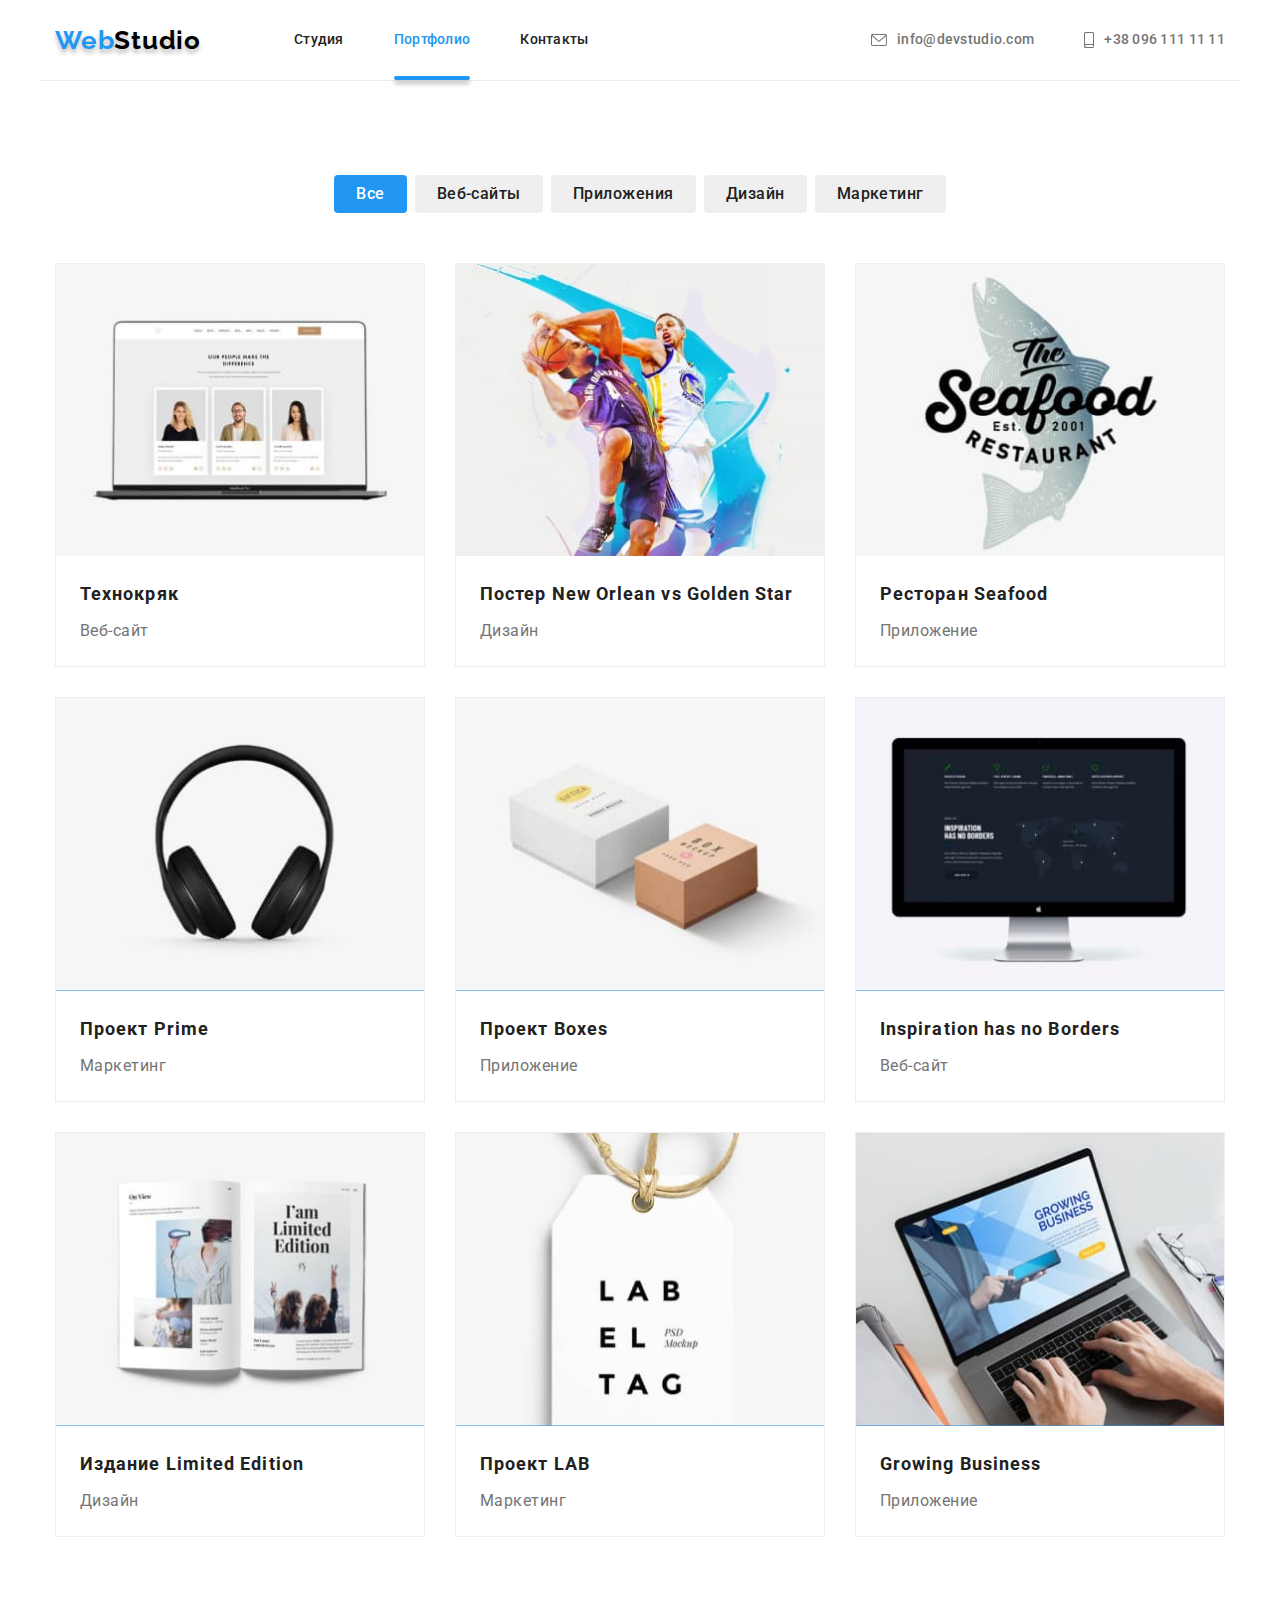
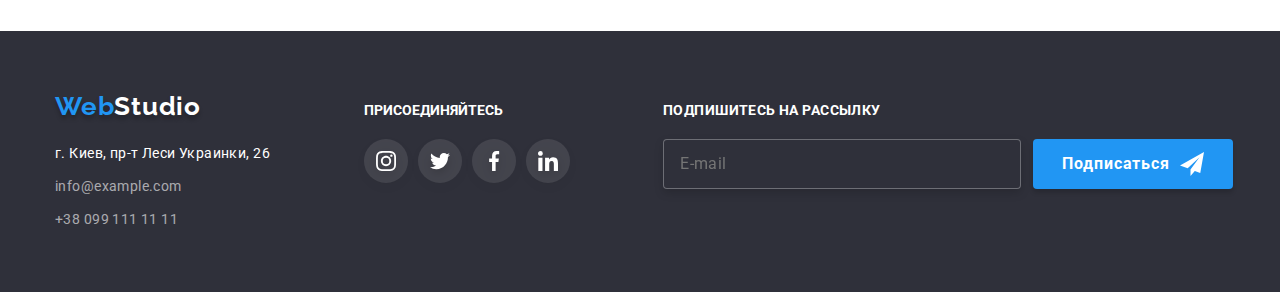
==== portfolio.html @ 1b5d1bd7 "Initial commit" ====
<!DOCTYPE html>
<html lang="ru">
	<head>
		<meta charset="UTF-8" />
		<meta http-equiv="X-UA-Compatible" content="IE=edge" />
		<meta name="viewport" content="width=device-width, initial-scale=1.0" />
		<title>Portfolio</title>
		<!-- fonts-start-->
		<link rel="preconnect" href="https://fonts.googleapis.com" />
		<link rel="preconnect" href="https://fonts.gstatic.com" crossorigin />
		<link
			href="https://fonts.googleapis.com/css2?family=Raleway:wght@700&family=Roboto:wght@400;500;700;900&display=swap"
			rel="stylesheet"
		/>
		<!-- fonts-end-->
		<!-- normalize -->
		<link
			rel="stylesheet"
			href="https://cdnjs.cloudflare.com/ajax/libs/modern-normalize/1.1.0/modern-normalize.min.css"
		/>
		<!-- costum-styles-start -->
		<link rel="stylesheet" href="./css/styles.css" />
		<!-- costum-styles-end -->
	</head>
	<body>
		<!-- header-->
		<header>
			<div class="container header-container">
				<a class="header-logo" href="./index.html" lang="en">
					Web
					<span class="logo">Studio</span>
				</a>
				<nav class="header-nav">
					<ul class="header list">
						<li class="header-list">
							<a class="header-link link" href="./index.html">Студия</a>
						</li>
						<li class="header-list">
							<a class="header-link link current" href="./portfolio.html">Портфолио</a>
						</li>
						<li class="header-list">
							<a class="header-link link" href="">Контакты</a>
						</li>
					</ul>
				</nav>

				<!--contact-->
				<ul class="list">
					<li class="contact-item">
						<a class="contact-link link" href="mailto:info@devstudio.com">
							<svg class="link-icon" width="16" height="12">
								<use href="./images/icons.svg#icon-envelope"></use>
							</svg>
							info@devstudio.com
						</a>
					</li>
					<li class="contact-item">
						<a class="contact-link link" href="tel:+380961111111">
							<svg class="link-icon" width="10" height="16">
								<use href="./images/icons.svg#icon-smartphone"></use>
							</svg>
							+38 096 111 11 11
						</a>
					</li>
				</ul>
			</div>
		</header>
		<main>
			<!-- portfolio -->
			<section class="portfolio padding">
				<div class="container">
					<h1 hidden>Портфолио</h1>
					<ul class="list btn">
						<li><button type="button" class="portfolio-button current">Все</button></li>
						<li><button type="button" class="portfolio-button">Веб-сайты</button></li>
						<li><button type="button" class="portfolio-button">Приложения</button></li>
						<li><button type="button" class="portfolio-button">Дизайн</button></li>
						<li><button type="button" class="portfolio-button">Маркетинг</button></li>
					</ul>
					<ul class="list examples">
						<li class="example">
							<a href="" class="link">
								<div class="card-info"><img src="./images/portfolio/Tehnocryak.jpg" alt="Веб-сайт" /><p class="work-name-txt">
										Ресурс предлагает комплексные предложения с разным уровнем функционала и сервисов. Все это позволит посетителю получить исчерпывающие сведения о компании или частном лице.
									</p></div>
								<div class="desc">
									<h2 class="title-name">Технокряк</h2>
									<p class="work-name">Веб-сайт</p>
									
								</div>
							</a>
						</li>
						<li class="example">
							<a href="" class="link">
								<div class="card-info"><img src="./images/portfolio/Orlean-Golden.jpg" alt="Дизайн" /><p class="work-name-txt">
										Ресурс предлагает комплексные предложения с разным уровнем функционала и сервисов. Все это позволит посетителю получить исчерпывающие сведения о компании или частном лице.
									</p></div>
								<div class="desc">
									<h2 class="title-name">Постер New Orlean vs Golden Star</h2>
									<p class="work-name">Дизайн</p>
								</div>
							</a>
						</li>
						<li class="example">
							<a href="" class="link">
								<div class="card-info">
								<img src="./images/portfolio/Seafood.jpg" alt="Приложение" />
								<p class="work-name-txt">
										Ресурс предлагает комплексные предложения с разным уровнем функционала и сервисов. Все это позволит посетителю получить исчерпывающие сведения о компании или частном лице.
									</p></div>
								<div class="desc">
									<h2 class="title-name">Ресторан Seafood</h2>
									<p class="work-name">Приложение</p>
								</div>
							</a>
						</li>
						<li class="example">
							<a href="" class="link">
								<div class="card-info">
								<img src="./images/portfolio/Prime.jpg" alt="Маркетинг" />
								<p class="work-name-txt">
										Ресурс предлагает комплексные предложения с разным уровнем функционала и сервисов. Все это позволит посетителю получить исчерпывающие сведения о компании или частном лице.
									</p></div>
								<div class="desc">
									<h2 class="title-name">Проект Prime</h2>
									<p class="work-name">Маркетинг</p>
								</div>
							</a>
						</li>
						<li class="example">
							<a href="" class="link">
								<div class="card-info">
								<img src="./images/portfolio/Boxes.jpg" alt="Приложение" />
								<p class="work-name-txt">
										Ресурс предлагает комплексные предложения с разным уровнем функционала и сервисов. Все это позволит посетителю получить исчерпывающие сведения о компании или частном лице.
									</p></div>
								<div class="desc">
									<h2 class="title-name">Проект Boxes</h2>
									<p class="work-name">Приложение</p>
								</div>
							</a>
						</li>
						<li class="example">
							<a href="" class="link">
								<div class="card-info">
								<img src="./images/portfolio/Inspiration.jpg" alt="Веб-сайт" />
								<p class="work-name-txt">
										Ресурс предлагает комплексные предложения с разным уровнем функционала и сервисов. Все это позволит посетителю получить исчерпывающие сведения о компании или частном лице.
									</p></div>
								<div class="desc">
									<h2 class="title-name">Inspiration has no Borders</h2>
									<p class="work-name">Веб-сайт</p>
								</div>
							</a>
						</li>
						<li class="example">
							<a href="" class="link">
								<div class="card-info">
								<img src="./images/portfolio/Limited-Edition.jpg" alt="Дизайн" />
								<p class="work-name-txt">
										Ресурс предлагает комплексные предложения с разным уровнем функционала и сервисов. Все это позволит посетителю получить исчерпывающие сведения о компании или частном лице.
									</p></div>
								<div class="desc">
									<h2 class="title-name">Издание Limited Edition</h2>
									<p class="work-name">Дизайн</p>
								</div>
							</a>
						</li>
						<li class="example">
							<a href="" class="link">
								<div class="card-info">
								<img src="./images/portfolio/LAB.jpg" alt="Маркетинг" />
								<p class="work-name-txt">
										Ресурс предлагает комплексные предложения с разным уровнем функционала и сервисов. Все это позволит посетителю получить исчерпывающие сведения о компании или частном лице.
									</p></div>
								<div class="desc">
									<h2 class="title-name">Проект LAB</h2>
									<p class="work-name">Маркетинг</p>
								</div>
							</a>
						</li>
						<li class="example">
							<a href="" class="link">
								<div class="card-info">
								<img src="./images/portfolio/Growing.jpg" alt="Приложение" />
								<p class="work-name-txt">
										Ресурс предлагает комплексные предложения с разным уровнем функционала и сервисов. Все это позволит посетителю получить исчерпывающие сведения о компании или частном лице.
									</p></div>
								<div class="desc">
									<h2 class="title-name">Growing Business</h2>
									<p class="work-name">Приложение</p>
								</div>
							</a>
						</li>
					</ul>
				</div>
			</section>
		</main>

			<!--footer-->
		<footer class="footer">
			<div class="container">
				<div>
					<a class="header-logo" href="./index.html" lang="en">
						Web
						<span class="footer-logo">Studio</span>
					</a>
					<h2 hidden>Контакты</h2>
					<address>
						<ul class="list">
							<li>
								<a
									class="footer-address link"
									href="https://goo.gl/maps/wxkbb35VSYqCrP139"
									target="_blank"
									rel="noopener noreferrer"
								>
									г. Киев, пр-т Леси Украинки, 26
								</a>
							</li>
							<li><a class="footer-contact link" href="mailto:info@example.com">info@example.com</a></li>
							<li><a class="footer-contact link" href="tel:+380991111111">+38 099 111 11 11</a></li>
						</ul>
					</address>
				</div>
				<div class="social-network">
					<p class="social-p">присоединяйтесь</p>
					<ul class="list">
						<li class="margin-icon-footer">
							<a class="social-icon" href="">
								<svg class="icon" width="20px" height="20px">
									<use href="./images/icons.svg#icon-instagram"></use>
								</svg>
							</a>
						</li>
						<li class="margin-icon-footer">
							<a class="social-icon" href="">
								<svg class="icon" width="20px" height="20px">
									<use href="./images/icons.svg#icon-twitter"></use>
								</svg>
							</a>
						</li>
						<li class="margin-icon-footer">
							<a class="social-icon" href="">
								<svg class="icon" width="20px" height="20px">
									<use href="./images/icons.svg#icon-facebook"></use>
								</svg>
							</a>
						</li>
						<li class="margin-icon-footer">
							<a class="social-icon" href="">
								<svg class="icon" width="20px" height="20px">
									<use href="./images/icons.svg#icon-linkedin"></use>
								</svg>
							</a>
						</li>
					</ul>
				</div>
				<form class="subscript">
					<label class="subscripy-box">
						<span class="subscript-title">Подпишитесь на рассылку</span>
						<input type="email" name="email" placeholder="E-mail" class="footer-mail" />
					</label>
					<button class="subscript-btn" type="submit">
						Подписаться
						<svg width="24" height="24" class="subscript-icon">
							<use href="./images/icons.svg#icon-icon-send"></use>
						</svg>
					</button>
				</form>
			</div>
		</footer>
		<script src="./js/modal.js"></script>
	</body>
</html>
---- css/styles.css ----
:root {

    /* fonts */
--main-font: "Roboto";
--secondery-font:"Raleway";
    /* text-color */
--capital-letters-cl: #212121;
--accent-txt-cl: #757575;
--hover-txt-cl: #2196F3;
--secondary-txt-cl: #ffffff;
/* Icons */
--icon-cl: #AFB1B8;
--icon-bg-cl: #2196F3;
--icon-cl-footer: #ffffff;

--timing-function: cubic-bezier(0.4, 0, 0.2, 1) ;
    /* bg-colors */
--basic-bgc: #2F303A;
--additional-bgc: #188CE8;
    /* others */
}
::before,
::after{
    box-sizing: border-box;
}
body {
font-family: var(--main-font), sans-serif;
font-size: 14px;
line-height: 1.71;
color: var(--accent-txt-cl);
}
/* resets */
h1,h2,h3,h4,h5,p {
    margin: 0px;
}
img{
    display: block;
    max-width: 100%;
    height: auto;

}
/* container */
.container {
    width: 1200px;
    padding-left: 15px;
    padding-right: 15px;
    margin-left: auto;
    margin-right: auto;

}
/* logo-start */
.header-logo,
.logo {
display: flex;

font-family: var(--secondery-font);
font-weight: 700;
font-size: 26px;
line-height: 1.19;
letter-spacing: 0.03em;
color: var(--hover-txt-cl);
list-style: none;
text-decoration: none;
text-shadow: 0px 4px 4px rgba(0, 0, 0, 0.25);
}
.logo{
    font-family: var(--secondery-font), sans-serif;
    color: #000000;
}
.header-logo{
    margin-right: 93px;
}
/* logo-end */

/* common-styles-start */
.link{
    text-decoration: none;
}
.list{
    list-style: none;
    margin: 0px;
    padding: 0px;
}
.padding{
    padding: 94px 0;
}
/* common-styles-end */

/* header section */
.header-container{
    border-bottom:1px solid #ECECEC;
;}
.header-container,
.header-nav>.list,
.header-container>.list{
    display: flex;
    align-items: center;
}
.header-link::after {
    content: "";
    display: block;
    position: absolute;
    width: 100%;
    height: 4px;
    border-radius: 2px;
    left: 0;
    bottom: 0;
    box-shadow: 0px 4px 4px rgba(0, 0, 0, 0.25);

    background-color: var(--hover-txt-cl) ;
    opacity: 0;

}
.header-link.current::after{
    opacity: 1;
}
.header-nav .header-list:last-child{
    margin-right: 0px;
}
.header-list {
    margin-right: 50px;
}

.header-link{
    position: relative;
    display: block;
    padding-top: 32px;
    padding-bottom: 32px;

    font-weight: 500;
    line-height: 1.14;
    letter-spacing: 0.02em;
    color: var(--capital-letters-cl);
    transition: 250ms var(--timing-function);
}

.header-link:hover,
.header-link:focus,
.contact-link:hover,
.contact-link:focus
{
color:  var(--hover-txt-cl);
text-shadow: 0px 4px 4px rgba(0, 0, 0, 0.25);
transition: 250ms var(--timing-function);
}
.link.current{
    color: var(--hover-txt-cl)
}
.header-link,
.button-hero,
.portfolio-button{      
cursor: pointer;
}
/* contact */
.contact-link {
    display:flex;
    align-items: center;
    padding-top: 32px;
    padding-bottom: 32px;

    font-weight: 500;
    line-height: 1.14;
    letter-spacing: 0.02em;
    color: var(--accent-txt-cl);  
    transition: 250ms var(--timing-function);
}
.link-icon {
    margin-right: 10px;
    fill: currentColor;
}

.list .contact-item + .contact-item{
    margin-left: 50px;

}

.header-container>.list{
    margin-left: auto;
    
}


/* hero */

.hero-img{
    max-width: 1600px;
    max-height: 600px;
    margin-left: auto;
    margin-right: auto;
    padding: 200px 0;
    background-image: linear-gradient(
        to right,
        rgba(0, 0, 0, 0.25),
        rgba(0, 0, 0, 0.25)
        ),
        url(../images/hero.jpg);
    background-repeat: no-repeat;
    background-position: center;
    background-size: cover;

    

}

.hero{
    

    color: var(--secondary-txt-cl);
    background-color: var(--basic-bgc);
    text-align: center;
    
}

.headline{
margin: auto;
margin-bottom: 30px;
max-width: 650px;

font-weight: 900;
font-size: 44px;
line-height: 1.36;
letter-spacing: 0.06em;
text-transform: uppercase;

}
/* button */
.button-hero{
    padding: 10px 32px;
    border-radius: 4px;
    border: none;

    font-family: inherit;
    font-weight: 700;
    font-size: 16px;
    line-height: 1.88;
    letter-spacing: 0.06em;
    color: var(--secondary-txt-cl);
    background-color: var(--hover-txt-cl);
    transition: 250ms var(--timing-function);
}
.button-hero:hover,
.button-hero:focus{
background-color: var(--additional-bgc);
transition: 250ms var(--timing-function);
}

.backdrop{
position: fixed;
top: 0;
left: 0;
width: 100%;
height: 100%;
background: rgba(0, 0, 0, 0.2);
opacity: 1;
transition: opacity 250ms var(--timing-function), visibility 250ms var(--timing-function);
}
.backdrop.is-hidden{
opacity: 0;
pointer-events: none;
}
.backdrop.is-hidden .modal {
transform: translate(-50%, -50%) scale(0.9);
}
.modal{
display: flex;
position: absolute;
top: 50%;
left: 50%;
transform: translate(-50%, -50%) scale(1);
transition: transform 250ms var(--timing-function);
width: 528px;
height: 581px;
border-radius: 4px;
background: #FFFFFF;
box-shadow: 0px 1px 3px rgba(0, 0, 0, 0.12), 0px 1px 1px rgba(0, 0, 0, 0.14), 0px 2px 1px rgba(0, 0, 0, 0.2);

}
.close-button{
position: absolute;
top: 0;
right: 0;
display: flex;
justify-content: center;
align-items: center;
width: 30px;
height: 30px;
margin-top: 8px;
margin-right: 8px;
cursor: pointer;
border: 1px solid rgba(0, 0, 0, 0.1);
border-radius: 50%;
background-color: var(--secondary-txt-cl);
}
.close-button:focus,
.close-button:hover{
    fill: var(--icon-bg-cl);
    transition: 250ms var(--timing-function);
}
/* modal box */
.modal-title {
display: block;
margin-bottom: 30px;
font-weight: 700;
font-size: 20px;
line-height: 1.15;
color: var(--capital-letters-cl);
text-align: center;
}


.modal-box {
padding: 40px;
}
.modal-form{
display: flex;
flex-wrap: wrap;
}


.modal-label-box {
position: relative;
}

.modal-field {

display: block;
width: 448px;
height: 40px;
padding-left: 40px;
margin-bottom: 30px;

}

.modal-field,
.modal-comment {
border: 1px solid rgba(33, 33, 33, 0.2);
border-radius: 4px;
outline-width: 0;
transition: border-color 250ms var(--timing-function);
}


.modal-icon {
    position: absolute;
    top: 11px;
    left: 12px;
    --color1: currentColor;
    transition: fill 250ms var(--timing-function);
}

.modal-comment::placeholder {
    font-size: 12px;
    line-height: 1.16;
    letter-spacing: 0.01em;
    color: rgba(117, 117, 117, 0.5);
}

.modal-label-box:focus-within>.modal-icon {

    fill: var(--hover-txt-cl);
    transition: 250ms var(--timing-function);
}

.modal-label-box:focus-within>.modal-field,
.modal-label-box:focus-within>.modal-comment {
    border-color: var(--hover-txt-cl);
    transition: 250ms var(--timing-function);
}
.modal-btn {
    display: block;
    margin-left: auto;
    margin-right: auto;
    padding-top: 10px;
    padding-bottom: 10px;
    width: 200px;
    height: 50px;
    font-weight: 700;
    font-size: 16px;
    line-height: 1.88;
    letter-spacing: 0.06em;
    font-family: inherit;
    color: var(--secondary-txt-cl);
    background-color: var(--hover-txt-cl);
    cursor: pointer;
    border: none;
    border-radius: 4px;
    box-shadow: 0px 4px 4px rgb(0 0 0 / 15%);
    transition: background-color 250ms var(--timing-function);
}
.modal-btn:hover,
.modal-btn:focus {
    background-color: var(--additional-bgc);
    transition: 250ms var(--timing-function);
}

.modal-comment {
    display: block;
    width: 448px;
    height: 120px;
    resize: none;
    padding: 12px 16px;
    margin-bottom: 20px;
    font-size: 12px;
    line-height: 1.16;
    letter-spacing: 0.01em;
}

.checkbox {
    position: relative;
    display: flex;
    align-items: center;
    justify-content: center;
    margin-bottom: 30px;
    line-height: 1.71;
    font-family: var(--main-font), sans-serif;
    font-family: 'Roboto';
        font-style: normal;
        font-weight: 400;
        font-size: 14px;
        line-height: 1.71;
        letter-spacing: 0.03em;
        color:var(--accent-txt-cl) ;
}

.checkbox>a {
    text-underline-offset: 1px;
    color: var(--hover-txt-cl);
}

.checkbox-icon {
display: inline-block;
width: 16px;
height: 15px;
border: 2px solid var(--accent-txt-cl);
border-radius: 2px;
margin-right: 7px;
transition: 250ms var(--timing-function);
}

.checkbox-input:checked+.checkbox-icon {
    border-color: var(--additional-bgc);
    background-color: var(--additional-bgc);
}

.checkbox-input {
    display: block;
    position: relative;
}
.checkbox>svg>use{
    fill: var(--icon-cl-footer);
}

.modal-label {
    position: absolute;
    top: 0;
    left: 0;
    font-size: 12px;
    line-height: 1.16;
    letter-spacing: 0.01em;
    color: var(--accent-txt-cl);
    transform: translateY(-18px);

}
.visually-hidden {
    position: absolute;
    width: 1px;
    height: 1px;
    margin: -1px;
    border: 0;
    padding: 0;
    white-space: nowrap;
    clip-path: inset(100%);
    clip: rect(0 0 0 0);
    overflow: hidden;
}

/* peculiarities */
.peculiarities-bgr-icon{
    width: 270px;
    height: 120px;
    background: #F5F4FA;
    border-radius: 4px;
    display: flex;
    margin-bottom: 30px;
    justify-content: center;
    align-items: center;
}

.peculiarities{
    display: flex;
    justify-content: center;
}

.peculiarities .item:not(:last-child){
    margin-right: 30px;
}
.peculiarities-title{
margin-bottom: 10px;

font-weight: 700;
font-size: 14px;
line-height: 1.14;
letter-spacing: 0.03em;
text-transform: uppercase;
color:var(--capital-letters-cl);

}
.peculiarities-txt{
letter-spacing: 0.03em;
}


/* work */

.work{
    padding-bottom: 94px;
}
.work .list{
    display: flex;
}
.work .item{
width: calc(100%/3-60px);
margin-right: 30px;
position: relative;
}
.work-txt{
position: absolute;
text-align: center;
text-transform: uppercase;
font-weight: 700;
bottom: 0;
width: 100%;
padding: 27px 0;
color: rgba(255, 255, 255, 1);
background: rgba(47, 48, 58, 0.8);
}
.work .item:nth-child(3n){
    margin-right: 0px;
}
.work .section-title-txt{
    margin-bottom: 50px;
}
/* team */
.team{
    background-color: #F5F4FA;
}
.team .list{
    display: flex;
}
.txt-pad>.list{
    justify-content: center;
    margin: 0 32px;
}

.social-icons{
fill: currentColor;
width: 44px;
height: 44px;
border-radius: 50%;
display: inline-flex;
align-items: center;
justify-content: center;
fill: var(--icon-cl);
transition: 250ms var(--timing-function);
}
.social-icons:hover,
.social-icons:focus{
    fill: #FFFFFF;
    background-color: var(--icon-bg-cl);
    transition: 250ms var(--timing-function);
}
.margin-icon:not(:last-child) {
margin-right: 10px;
}
.team-txt:not(:last-child) {
margin-right: 30px;
}
.section-title-txt{
margin-bottom: 50px;

font-weight: 700;
font-size: 36px;
line-height: 1.17;
text-align: center;
letter-spacing: 0.03em;
color:var(--capital-letters-cl);
}

.team-txt{
background: #FFFFFF;
box-shadow: 0px 1px 3px rgba(0, 0, 0, 0.12), 0px 1px 1px rgba(0, 0, 0, 0.14), 0px 2px 1px rgba(0, 0, 0, 0.2);
border-radius: 0px 0px 4px 4px;
}
.name-txt{
    margin-bottom: 10px;

    font-weight: 500;
    font-size: 16px;
    line-height: 1.19;
    text-align: center;
    letter-spacing: 0.03em;
    color: var(--capital-letters-cl);
}
.profession-txt{
margin-bottom: 16px;
font-size: 16px;
line-height: 1.19;
text-align: center;
letter-spacing: 0.03em;

}
.txt-pad{
    padding: 30px 0;
}
/* client */

.client{
    display: flex;
    text-decoration: none;
}
.client-link{
display: flex;
align-items: center;
justify-content: center;
width: 170px;
height: 92px;
border-radius: 4px;
border: 1px solid var(--icon-cl);
fill: var(--icon-cl);
transition: 250ms var(--timing-function);
}
.client-link:hover,
.client-link:focus{
    fill: var(--icon-bg-cl);
    border: 1px solid var(--icon-bg-cl);
    transition: 250ms var(--timing-function);
}
.client-list:not(:last-child){
    margin-right: 30px;
}
/* footer start */
.footer{
padding: 60px 0;

}
.footer>.container{
display: flex;
}
.footer{
background-color: var(--basic-bgc);
}
.footer .header-logo{
margin-bottom: 20px;
}

.footer-logo{
font-family: 'Raleway';
font-weight: 700;
font-size: 26px;
line-height: 1.19;
letter-spacing: 0.03em;
color: var(--secondary-txt-cl);
}
.footer-address{
font-style: normal;
letter-spacing: 0.03em;
color: var(--secondary-txt-cl);
transition: 250ms var(--timing-function);

}
.footer-contact{
font-style: normal;
letter-spacing: 0.03em;
color: rgba(255, 255, 255, 0.6);
transition: 250ms var(--timing-function);

}
.footer address li:not(:last-child){
    margin-bottom: 9px;
}

.footer-address:hover,
.footer-address:focus,
.footer-contact:hover,
.footer-contact:focus{
color: var(--hover-txt-cl);
transition: 250ms var(--timing-function);
}
.social-network>.list{
display: flex;
}
.social-network{
    padding-top:12px;
    margin-left: 70px;
    align-items: center;
}

.social-p{
font-weight: 700;
line-height: 1.14;
text-transform: uppercase;
margin-bottom: 20px;
color: var(--secondary-txt-cl);
}

.social-icon{
    fill: currentColor;
    width: 44px;
    height: 44px;
    border-radius: 50%;
    display: inline-flex;
    align-items: center;
    justify-content: center;
    fill: var(--icon-cl-footer);
    transition: 250ms var(--timing-function);
    
}
.margin-icon-footer{
    border-radius: 50%;
    filter: drop-shadow(0px 4px 4px rgba(0, 0, 0, 0.25));
    background: rgba(255, 255, 255, 0.1);
}
.margin-icon-footer:not(:last-child){
    margin-right: 10px;
}
.social-icon:hover,
.social-icon:focus {
    fill: #FFFFFF;
    background-color: var(--icon-bg-cl);
    transition: 250ms var(--timing-function);
}
.subscript{
display: flex;
align-items: flex-start;
margin-left: 93px;
}
.subscript-box{
display: flex;
flex-direction: column;
}
.subscript-title{
display: block;
padding-bottom: 20px;
padding-top: 12px;
font-weight: 700;
font-size: 14px;
line-height: 1.14;
letter-spacing: 0.03em;
text-transform: uppercase;
color: var(--secondary-txt-cl);
}
.footer-mail{
height: 50px;
width: 358px;
padding-left: 16px;
padding-top: 15px;
padding-bottom: 15px;
font-size: 16px;
line-height: 1.25;
letter-spacing: 0.03em;
color: rgba(255, 255, 255, 0.6);
background-color: #2F303A;
border: 1px solid rgba(255, 255, 255, 0.3);
filter: drop-shadow(0px 4px 4px rgba(0, 0, 0, 0.15));
border-radius: 4px;
}
.subscript-btn{
display: flex;
justify-content: center;
align-items: center;
width: 200px;
margin-top: 48px;
margin-left: 12px;
padding-top: 10px;
padding-bottom: 10px;
font-weight: 700;
font-size: 16px;
line-height: 1.88;
letter-spacing: 0.06em;
font-family: inherit;
color: var(--secondary-txt-cl);
background-color: var(--hover-txt-cl);
cursor: pointer;
border: none;
border-radius: 4px;
box-shadow: 0px 4px 4px rgba(0, 0, 0, 0.15);
transition: background-color 250ms var(--timing-function);
}
.subscript-icon{
margin-left: 10px;
}
.subscript-btn:hover,
.subscript-btn:focus {
    background-color: var(--additional-bgc);
    transition: 250ms var(--timing-function);
}

/* footer end */

/* portfolio */
.portfolio .btn{
    display: flex;
    justify-content: center;
    margin-bottom: 20px;
    transition: 250ms var(--timing-function);
}

.portfolio .examples{
    display: flex;
    flex-wrap: wrap;
}
.portfolio .example{
    width: calc(100% / 3 - 20px);
    margin-right: 30px;
}
.portfolio .example:nth-child(3n){
    margin-right: 0;
}
.example{
    border: 1px solid #EEEEEE;
    margin-right: 30px;
}
.example:hover,
.example:focus{
    box-shadow: 0px 1px 1px rgba(0, 0, 0, 0.12), 0px 4px 4px rgba(0, 0, 0, 0.06), 1px 4px 6px rgba(0, 0, 0, 0.16);
    transition: 250ms var(--timing-function);
}
.example h2{
margin-bottom: 4px;
}
.example{
margin-top: 30px;
transition: 250ms var(--timing-function);

}
.card-info{
position: relative;
}
.card-info,
.desc{
    overflow: hidden;
}
.desc{
    padding: 20px 24px;
}
.example:nth-last-child(-n + 3) {
margin-bottom: 0;
}
.example:hover .work-name-txt{
    transform: translateY(0);
    transition: 250ms var(--timing-function);
}
/* portfolio-button */
.portfolio-button{
padding: 6px 22px;

font-family: inherit;
font-weight: 500;
font-size: 16px;
line-height: 1.6;
text-align: center;
letter-spacing: 0.03em;
color: var(--capital-letters-cl);
border: none;
border-radius: 4px; 
transition: 250ms var(--timing-function);
}


.btn li:not(:last-child){
    margin-right: 8px;
}

.portfolio-button:hover,
.portfolio-button:focus{
background-color: var(--hover-txt-cl);
color: var(--secondary-txt-cl);
box-shadow: 0px 3px 1px rgba(0, 0, 0, 0.1), 0px 1px 2px rgba(0, 0, 0, 0.08), 0px 2px 2px rgba(0, 0, 0, 0.12);
transition: 250ms var(--timing-function);
}

.portfolio-button.current{
background-color: var(--hover-txt-cl);
color: var(--secondary-txt-cl);
}
.title-name{
font-weight: 700;
font-size: 18px;
line-height: 2;
letter-spacing: 0.06em;
color: var(--capital-letters-cl);
}
.work-name{
font-size: 16px;
line-height: 1.9;
letter-spacing: 0.03em;
color: var(--accent-txt-cl);
}
.work-name-txt{
position: absolute;
display: inline-block;
bottom: 0;
left: 0;
width: 100%;
height: 100%;
font-size: 18px;
line-height: 1.58;
padding: 63px 24px;
letter-spacing: 0.03em;
color: var(--secondary-txt-cl);
text-shadow: 0px 4px 4px rgba(0, 0, 0, 0.25);
background-color: rgba(33, 150, 243, 0.9);


transform: translateY(100%);
transition: transform 250ms var(--timing-function);
}
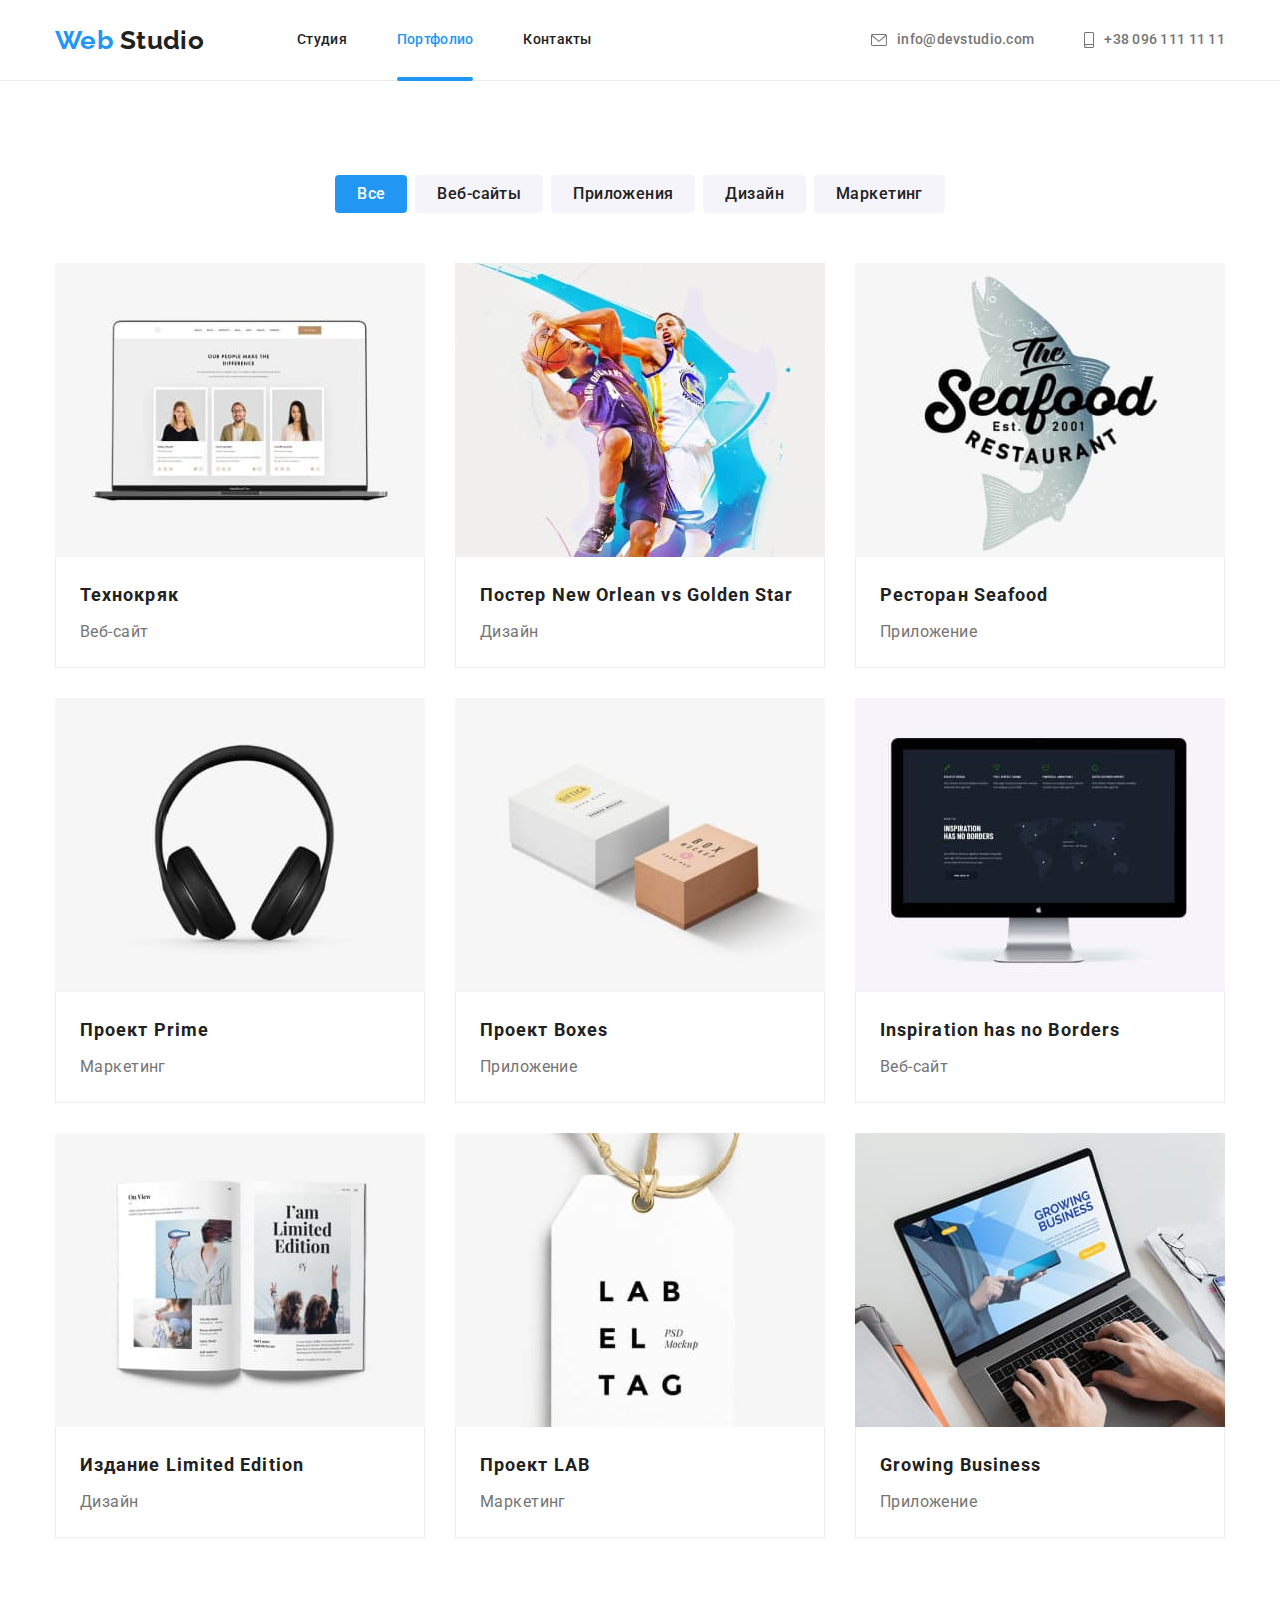
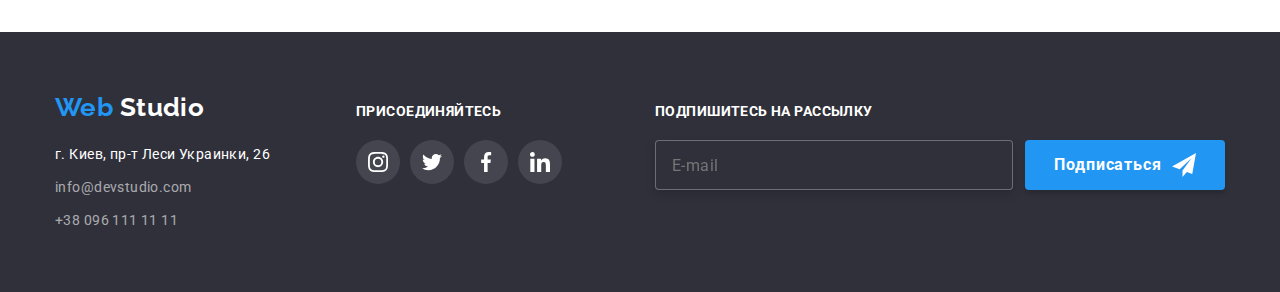
==== commit c5148666: "test1" ====
--- a/portfolio.html
+++ b/portfolio.html
@@ -4,7 +4,7 @@
 		<meta charset="UTF-8" />
 		<meta http-equiv="X-UA-Compatible" content="IE=edge" />
 		<meta name="viewport" content="width=device-width, initial-scale=1.0" />
-		<title>Portfolio</title>
+		<title>Портфолио</title>
 		<!-- fonts-start-->
 		<link rel="preconnect" href="https://fonts.googleapis.com" />
 		<link rel="preconnect" href="https://fonts.gstatic.com" crossorigin />
@@ -13,50 +13,46 @@
 			rel="stylesheet"
 		/>
 		<!-- fonts-end-->
-		<!-- normalize -->
-		<link
-			rel="stylesheet"
-			href="https://cdnjs.cloudflare.com/ajax/libs/modern-normalize/1.1.0/modern-normalize.min.css"
-		/>
 		<!-- costum-styles-start -->
-		<link rel="stylesheet" href="./css/styles.css" />
+		<link rel="stylesheet" href="./css/main.min.css" />
 		<!-- costum-styles-end -->
 	</head>
-	<body>
+	<body class="body">
 		<!-- header-->
-		<header>
-			<div class="container header-container">
-				<a class="header-logo" href="./index.html" lang="en">
-					Web
-					<span class="logo">Studio</span>
-				</a>
-				<nav class="header-nav">
-					<ul class="header list">
-						<li class="header-list">
-							<a class="header-link link" href="./index.html">Студия</a>
-						</li>
-						<li class="header-list">
-							<a class="header-link link current" href="./portfolio.html">Портфолио</a>
-						</li>
-						<li class="header-list">
-							<a class="header-link link" href="">Контакты</a>
+		<header class="page-header">
+			<div class="container page-header__box">
+				<nav class="navigation">
+					<a href="./index.html" lang="en" class="logo">
+						Web
+						<span class="logo__label--black">Studio</span>
+					</a>
+
+					<ul class="navigation__list">
+						<li class="navigation__item">
+							<a href="./index.html" class="link navigation__link navigation__link">Студия</a>
+						</li>
+						<li class="navigation__item">
+							<a href="./portfolio.html" class="link navigation__link navigation__link--current">Портфолио</a>
+						</li>
+						<li class="navigation__item">
+							<a href="#" class="link navigation__link">Контакты</a>
 						</li>
 					</ul>
 				</nav>
 
 				<!--contact-->
-				<ul class="list">
-					<li class="contact-item">
-						<a class="contact-link link" href="mailto:info@devstudio.com">
-							<svg class="link-icon" width="16" height="12">
+				<ul class="contacts">
+					<li class="contacts__item">
+						<a href="mailto:info@devstudio.com" class="link contacts__link">
+							<svg class="contacts__icon" width="16" height="12">
 								<use href="./images/icons.svg#icon-envelope"></use>
 							</svg>
 							info@devstudio.com
 						</a>
 					</li>
-					<li class="contact-item">
-						<a class="contact-link link" href="tel:+380961111111">
-							<svg class="link-icon" width="10" height="16">
+					<li class="contacts__item">
+						<a href="tel:+380961111111" class="link contacts__link">
+							<svg class="contacts__icon" width="10" height="16">
 								<use href="./images/icons.svg#icon-smartphone"></use>
 							</svg>
 							+38 096 111 11 11
@@ -67,203 +63,252 @@
 		</header>
 		<main>
 			<!-- portfolio -->
-			<section class="portfolio padding">
+			<section class="section">
 				<div class="container">
-					<h1 hidden>Портфолио</h1>
-					<ul class="list btn">
-						<li><button type="button" class="portfolio-button current">Все</button></li>
-						<li><button type="button" class="portfolio-button">Веб-сайты</button></li>
-						<li><button type="button" class="portfolio-button">Приложения</button></li>
-						<li><button type="button" class="portfolio-button">Дизайн</button></li>
-						<li><button type="button" class="portfolio-button">Маркетинг</button></li>
-					</ul>
-					<ul class="list examples">
-						<li class="example">
-							<a href="" class="link">
-								<div class="card-info"><img src="./images/portfolio/Tehnocryak.jpg" alt="Веб-сайт" /><p class="work-name-txt">
-										Ресурс предлагает комплексные предложения с разным уровнем функционала и сервисов. Все это позволит посетителю получить исчерпывающие сведения о компании или частном лице.
-									</p></div>
-								<div class="desc">
-									<h2 class="title-name">Технокряк</h2>
-									<p class="work-name">Веб-сайт</p>
-									
-								</div>
-							</a>
-						</li>
-						<li class="example">
-							<a href="" class="link">
-								<div class="card-info"><img src="./images/portfolio/Orlean-Golden.jpg" alt="Дизайн" /><p class="work-name-txt">
-										Ресурс предлагает комплексные предложения с разным уровнем функционала и сервисов. Все это позволит посетителю получить исчерпывающие сведения о компании или частном лице.
-									</p></div>
-								<div class="desc">
-									<h2 class="title-name">Постер New Orlean vs Golden Star</h2>
-									<p class="work-name">Дизайн</p>
-								</div>
-							</a>
-						</li>
-						<li class="example">
-							<a href="" class="link">
-								<div class="card-info">
-								<img src="./images/portfolio/Seafood.jpg" alt="Приложение" />
-								<p class="work-name-txt">
-										Ресурс предлагает комплексные предложения с разным уровнем функционала и сервисов. Все это позволит посетителю получить исчерпывающие сведения о компании или частном лице.
-									</p></div>
-								<div class="desc">
-									<h2 class="title-name">Ресторан Seafood</h2>
-									<p class="work-name">Приложение</p>
-								</div>
-							</a>
-						</li>
-						<li class="example">
-							<a href="" class="link">
-								<div class="card-info">
-								<img src="./images/portfolio/Prime.jpg" alt="Маркетинг" />
-								<p class="work-name-txt">
-										Ресурс предлагает комплексные предложения с разным уровнем функционала и сервисов. Все это позволит посетителю получить исчерпывающие сведения о компании или частном лице.
-									</p></div>
-								<div class="desc">
-									<h2 class="title-name">Проект Prime</h2>
-									<p class="work-name">Маркетинг</p>
-								</div>
-							</a>
-						</li>
-						<li class="example">
-							<a href="" class="link">
-								<div class="card-info">
-								<img src="./images/portfolio/Boxes.jpg" alt="Приложение" />
-								<p class="work-name-txt">
-										Ресурс предлагает комплексные предложения с разным уровнем функционала и сервисов. Все это позволит посетителю получить исчерпывающие сведения о компании или частном лице.
-									</p></div>
-								<div class="desc">
-									<h2 class="title-name">Проект Boxes</h2>
-									<p class="work-name">Приложение</p>
-								</div>
-							</a>
-						</li>
-						<li class="example">
-							<a href="" class="link">
-								<div class="card-info">
-								<img src="./images/portfolio/Inspiration.jpg" alt="Веб-сайт" />
-								<p class="work-name-txt">
-										Ресурс предлагает комплексные предложения с разным уровнем функционала и сервисов. Все это позволит посетителю получить исчерпывающие сведения о компании или частном лице.
-									</p></div>
-								<div class="desc">
-									<h2 class="title-name">Inspiration has no Borders</h2>
-									<p class="work-name">Веб-сайт</p>
-								</div>
-							</a>
-						</li>
-						<li class="example">
-							<a href="" class="link">
-								<div class="card-info">
-								<img src="./images/portfolio/Limited-Edition.jpg" alt="Дизайн" />
-								<p class="work-name-txt">
-										Ресурс предлагает комплексные предложения с разным уровнем функционала и сервисов. Все это позволит посетителю получить исчерпывающие сведения о компании или частном лице.
-									</p></div>
-								<div class="desc">
-									<h2 class="title-name">Издание Limited Edition</h2>
-									<p class="work-name">Дизайн</p>
-								</div>
-							</a>
-						</li>
-						<li class="example">
-							<a href="" class="link">
-								<div class="card-info">
-								<img src="./images/portfolio/LAB.jpg" alt="Маркетинг" />
-								<p class="work-name-txt">
-										Ресурс предлагает комплексные предложения с разным уровнем функционала и сервисов. Все это позволит посетителю получить исчерпывающие сведения о компании или частном лице.
-									</p></div>
-								<div class="desc">
-									<h2 class="title-name">Проект LAB</h2>
-									<p class="work-name">Маркетинг</p>
-								</div>
-							</a>
-						</li>
-						<li class="example">
-							<a href="" class="link">
-								<div class="card-info">
-								<img src="./images/portfolio/Growing.jpg" alt="Приложение" />
-								<p class="work-name-txt">
-										Ресурс предлагает комплексные предложения с разным уровнем функционала и сервисов. Все это позволит посетителю получить исчерпывающие сведения о компании или частном лице.
-									</p></div>
-								<div class="desc">
-									<h2 class="title-name">Growing Business</h2>
-									<p class="work-name">Приложение</p>
-								</div>
-							</a>
+					<h1 class="portfolio-title">Портфолио</h1>
+
+					<form class="filter">
+						<label class="filter__label">
+							<input class="filter__btn visually-hidden" type="radio" name="filter" value="all" checked />
+							<span class="filter__text">Все</span>
+						</label>
+						<label class="filter__label">
+							<input class="filter__btn visually-hidden" type="radio" name="filter" value="web" />
+							<span class="filter__text">Веб-сайты</span>
+						</label>
+						<label class="filter__label">
+							<input class="filter__btn visually-hidden" type="radio" name="filter" value="app" />
+							<span class="filter__text">Приложения</span>
+						</label>
+						<label class="filter__label">
+							<input class="filter__btn visually-hidden" type="radio" name="filter" value="design" />
+							<span class="filter__text">Дизайн</span>
+						</label>
+						<label class="filter__label">
+							<input class="filter__btn visually-hidden" type="radio" name="filter" value="marketing" />
+							<span class="filter__text">Маркетинг</span>
+						</label>
+					</form>
+
+					<ul class="card-set">
+						<li class="card-set__item">
+							<div class="card-set__thumb">
+								<img class="card-set__img" src="./images/portfolio/Tehnocryak.jpg" alt="Веб-сайт" width="370" />
+								<p class="card-set__description">
+									Ресурс предлагает комплексные предложения с разным уровнем функционала и сервисов. Все это позволит
+									посетителю получить исчерпывающие сведения о компании или частном лице.
+								</p>
+							</div>
+							<div class="card-set__titles">
+								<h2 class="card-set__title">Технокряк</h2>
+								<p class="card-set__subtitle">Веб-сайт</p>
+							</div>
+						</li>
+						<li class="card-set__item">
+							<div class="card-set__thumb">
+								<img class="card-set__img" src="./images/portfolio/Orlean-Golden.jpg" alt="Постер" width="370" />
+								<p class="card-set__description">
+									Ресурс предлагает комплексные предложения с разным уровнем функционала и сервисов. Все это позволит
+									посетителю получить исчерпывающие сведения о компании или частном лице.
+								</p>
+							</div>
+							<div class="card-set__titles">
+								<h2 class="card-set__title">
+									Постер
+									<span lang="en">New Orlean vs Golden Star</span>
+								</h2>
+								<p class="card-set__subtitle">Дизайн</p>
+							</div>
+						</li>
+						<li class="card-set__item">
+							<div class="card-set__thumb">
+								<img class="card-set__img" src="./images/portfolio/Seafood.jpg" alt="Логотип приложения" width="370" />
+								<p class="card-set__description">
+									Ресурс предлагает комплексные предложения с разным уровнем функционала и сервисов. Все это позволит
+									посетителю получить исчерпывающие сведения о компании или частном лице.
+								</p>
+							</div>
+							<div class="card-set__titles">
+								<h2 class="card-set__title">
+									Ресторан
+									<span lang="en">Seafood</span>
+								</h2>
+								<p class="card-set__subtitle">Приложение</p>
+							</div>
+						</li>
+						<li class="card-set__item">
+							<div class="card-set__thumb">
+								<img class="card-set__img" src="./images/portfolio/Prime.jpg" alt="Наушники" width="370" />
+								<p class="card-set__description">
+									Ресурс предлагает комплексные предложения с разным уровнем функционала и сервисов. Все это позволит
+									посетителю получить исчерпывающие сведения о компании или частном лице.
+								</p>
+							</div>
+							<div class="card-set__titles">
+								<h2 class="card-set__title">
+									Проект
+									<span lang="en">Prime</span>
+								</h2>
+								<p class="card-set__subtitle">Маркетинг</p>
+							</div>
+						</li>
+						<li class="card-set__item">
+							<div class="card-set__thumb">
+								<img class="card-set__img" src="./images/portfolio/Boxes.jpg" alt="Коробки" width="370" />
+								<p class="card-set__description">
+									Ресурс предлагает комплексные предложения с разным уровнем функционала и сервисов. Все это позволит
+									посетителю получить исчерпывающие сведения о компании или частном лице.
+								</p>
+							</div>
+							<div class="card-set__titles">
+								<h2 class="card-set__title">
+									Проект
+									<span lang="en">Boxes</span>
+								</h2>
+								<p class="card-set__subtitle">Приложение</p>
+							</div>
+						</li>
+						<li class="card-set__item">
+							<div class="card-set__thumb">
+								<img class="card-set__img" src="./images/portfolio/Inspiration.jpg" alt="Веб-сайт" width="370" />
+								<p class="card-set__description">
+									Ресурс предлагает комплексные предложения с разным уровнем функционала и сервисов. Все это позволит
+									посетителю получить исчерпывающие сведения о компании или частном лице.
+								</p>
+							</div>
+							<div class="card-set__titles">
+								<h2 lang="en" class="card-set__title">Inspiration has no Borders</h2>
+								<p class="card-set__subtitle">Веб-сайт</p>
+							</div>
+						</li>
+						<li class="card-set__item">
+							<div class="card-set__thumb">
+								<img class="card-set__img" src="./images/portfolio/Limited-Edition.jpg" alt="Журнал" width="370" />
+								<p class="card-set__description">
+									Ресурс предлагает комплексные предложения с разным уровнем функционала и сервисов. Все это позволит
+									посетителю получить исчерпывающие сведения о компании или частном лице.
+								</p>
+							</div>
+							<div class="card-set__titles">
+								<h2 class="card-set__title">
+									Издание
+									<span lang="en">Limited Edition</span>
+								</h2>
+								<p class="card-set__subtitle">Дизайн</p>
+							</div>
+						</li>
+						<li class="card-set__item">
+							<div class="card-set__thumb">
+								<img class="card-set__img" src="./images/portfolio/LAB.jpg" alt="Ярлык лейбла" width="370" />
+								<p class="card-set__description">
+									Ресурс предлагает комплексные предложения с разным уровнем функционала и сервисов. Все это позволит
+									посетителю получить исчерпывающие сведения о компании или частном лице.
+								</p>
+							</div>
+							<div class="card-set__titles">
+								<h2 class="card-set__title">
+									Проект
+									<span lang="en">LAB</span>
+								</h2>
+								<p class="card-set__subtitle">Маркетинг</p>
+							</div>
+						</li>
+						<li class="card-set__item">
+							<div class="card-set__thumb">
+								<img
+									class="card-set__img"
+									src="./images/portfolio/Growing.jpg"
+									alt="Человек печатает на нетбуке"
+									width="370"
+								/>
+								<p class="card-set__description">
+									Ресурс предлагает комплексные предложения с разным уровнем функционала и сервисов. Все это позволит
+									посетителю получить исчерпывающие сведения о компании или частном лице.
+								</p>
+							</div>
+							<div class="card-set__titles">
+								<h2 class="card-set__title">Growing Business</h2>
+								<p class="card-set__subtitle">Приложение</p>
+							</div>
 						</li>
 					</ul>
 				</div>
 			</section>
 		</main>
 
-			<!--footer-->
+		<!--footer-->
 		<footer class="footer">
-			<div class="container">
-				<div>
-					<a class="header-logo" href="./index.html" lang="en">
+			<div class="container footer__box">
+				<div class="addres-thumb">
+					<a href="./index.html" lang="en" class="logo footer__logo">
 						Web
-						<span class="footer-logo">Studio</span>
+						<span class="logo-label--white">Studio</span>
 					</a>
-					<h2 hidden>Контакты</h2>
-					<address>
-						<ul class="list">
-							<li>
+					<address class="address">
+						<ul class="address__list">
+							<li class="address__item">
 								<a
-									class="footer-address link"
-									href="https://goo.gl/maps/wxkbb35VSYqCrP139"
+									href="https://goo.gl/maps/N29kRaFCmKMLRvAt8"
 									target="_blank"
 									rel="noopener noreferrer"
+									class="link address__link address__link--white"
 								>
 									г. Киев, пр-т Леси Украинки, 26
 								</a>
 							</li>
-							<li><a class="footer-contact link" href="mailto:info@example.com">info@example.com</a></li>
-							<li><a class="footer-contact link" href="tel:+380991111111">+38 099 111 11 11</a></li>
+							<li class="address__item">
+								<a href="mailto:info@devstudio.com" class="link address__link">info@devstudio.com</a>
+							</li>
+							<li class="address__item">
+								<a href="tel:+380961111111" class="link address__link">+38 096 111 11 11</a>
+							</li>
 						</ul>
 					</address>
 				</div>
-				<div class="social-network">
-					<p class="social-p">присоединяйтесь</p>
-					<ul class="list">
-						<li class="margin-icon-footer">
-							<a class="social-icon" href="">
-								<svg class="icon" width="20px" height="20px">
+
+				<div class="footer-sm">
+					<strong class="footer-sm__title">присоединяйтесь</strong>
+					<ul class="sm-list footer-sm-list">
+						<li class="sm-item footer-sm__item">
+							<a href="https://www.instagram.com/" class="sm-link footer-sm__link">
+								<svg class="footer-sm__icon" width="20" height="20">
 									<use href="./images/icons.svg#icon-instagram"></use>
 								</svg>
 							</a>
 						</li>
-						<li class="margin-icon-footer">
-							<a class="social-icon" href="">
-								<svg class="icon" width="20px" height="20px">
+						<li class="sm-item footer-sm__item">
+							<a href="https://twitter.com/" class="sm-link footer-sm__link">
+								<svg class="footer-sm__icon" width="20" height="20">
 									<use href="./images/icons.svg#icon-twitter"></use>
 								</svg>
 							</a>
 						</li>
-						<li class="margin-icon-footer">
-							<a class="social-icon" href="">
-								<svg class="icon" width="20px" height="20px">
+						<li class="sm-item footer-sm__item">
+							<a href="https://www.facebook.com/" class="sm-link footer-sm__link">
+								<svg class="footer-sm__icon" width="20" height="20">
 									<use href="./images/icons.svg#icon-facebook"></use>
 								</svg>
 							</a>
 						</li>
-						<li class="margin-icon-footer">
-							<a class="social-icon" href="">
-								<svg class="icon" width="20px" height="20px">
+						<li class="sm-item footer-sm__item">
+							<a href="linkedin.com" class="sm-link footer-sm__link">
+								<svg class="footer-sm__icon" width="20" height="20">
 									<use href="./images/icons.svg#icon-linkedin"></use>
 								</svg>
 							</a>
 						</li>
 					</ul>
 				</div>
-				<form class="subscript">
-					<label class="subscripy-box">
-						<span class="subscript-title">Подпишитесь на рассылку</span>
-						<input type="email" name="email" placeholder="E-mail" class="footer-mail" />
+
+				<form class="subscription">
+					<label class="subscription__box">
+						<span class="subscription__title">Подпишитесь на рассылку</span>
+						<input type="email" name="email" placeholder="E-mail" class="subscription__email" />
 					</label>
-					<button class="subscript-btn" type="submit">
+
+					<button class="btn subscription__btn" type="submit">
 						Подписаться
-						<svg width="24" height="24" class="subscript-icon">
+						<svg width="24" height="24" class="subscription__icon">
 							<use href="./images/icons.svg#icon-icon-send"></use>
 						</svg>
 					</button>
--- a/css/main.min.css
+++ b/css/main.min.css
@@ -0,0 +1,1010 @@
+.card-set,
+.address__list,
+.clients,
+.our-team__list,
+.products,
+.features,
+.contacts,
+.navigation__list,
+.sm-list,
+.card-set__description,
+.card-set__subtitle,
+.team-member__position,
+.products__text,
+.features__text,
+.card-set__title,
+.team-member__name,
+.features__title,
+.modal__title,
+.hero__title,
+.section__title {
+    margin: 0;
+    padding: 0
+}
+
+.card-set,
+.address__list,
+.clients,
+.our-team__list,
+.products,
+.features,
+.contacts,
+.navigation__list,
+.sm-list {
+    list-style: none
+}
+
+.card-set__description,
+.card-set__subtitle,
+.team-member__position,
+.products__text,
+.features__text {
+    margin: 0;
+    padding: 0
+}
+
+.card-set__title,
+.team-member__name,
+.features__title,
+.modal__title,
+.hero__title,
+.section__title {
+    color: #212121
+}
+
+.filter__btn,
+.portfolio-title,
+.checkbox__input,
+.section__title.visually-hidden {
+    position: absolute;
+    width: 1px;
+    height: 1px;
+    margin: -1px;
+    border: 0;
+    padding: 0;
+    white-space: nowrap;
+    -webkit-clip-path: inset(100%);
+    clip-path: inset(100%);
+    clip: rect(0 0 0 0);
+    overflow: hidden
+}
+
+.filter,
+.clients__box,
+.features__icon,
+.checkbox {
+    display: flex;
+    justify-content: center;
+    align-items: center
+}
+
+/*! modern-normalize v1.1.0 | MIT License | https://github.com/sindresorhus/modern-normalize */
+*,
+::before,
+::after {
+    box-sizing: border-box
+}
+
+html {
+    line-height: 1.15;
+    -webkit-text-size-adjust: 100%;
+    -moz-tab-size: 4;
+    -o-tab-size: 4;
+    tab-size: 4
+}
+
+body {
+    margin: 0;
+    font-family: system-ui, -apple-system, "Segoe UI", Roboto, Helvetica, Arial, sans-serif, "Apple Color Emoji", "Segoe UI Emoji"
+}
+
+hr {
+    height: 0;
+    color: inherit
+}
+
+abbr[title] {
+    -webkit-text-decoration: underline dotted;
+    text-decoration: underline dotted
+}
+
+b,
+strong {
+    font-weight: bolder
+}
+
+code,
+kbd,
+samp,
+pre {
+    font-family: ui-monospace, SFMono-Regular, Consolas, "Liberation Mono", Menlo, monospace;
+    font-size: 1em
+}
+
+small {
+    font-size: 80%
+}
+
+sub,
+sup {
+    font-size: 75%;
+    line-height: 0;
+    position: relative;
+    vertical-align: baseline
+}
+
+sub {
+    bottom: -0.25em
+}
+
+sup {
+    top: -0.5em
+}
+
+table {
+    text-indent: 0;
+    border-color: inherit
+}
+
+button,
+input,
+optgroup,
+select,
+textarea {
+    font-family: inherit;
+    font-size: 100%;
+    line-height: 1.15;
+    margin: 0
+}
+
+button,
+select {
+    text-transform: none
+}
+
+button,
+[type=button],
+[type=reset],
+[type=submit] {
+    -webkit-appearance: button
+}
+
+::-moz-focus-inner {
+    border-style: none;
+    padding: 0
+}
+
+:-moz-focusring {
+    outline: 1px dotted ButtonText
+}
+
+:-moz-ui-invalid {
+    box-shadow: none
+}
+
+legend {
+    padding: 0
+}
+
+progress {
+    vertical-align: baseline
+}
+
+::-webkit-inner-spin-button,
+::-webkit-outer-spin-button {
+    height: auto
+}
+
+[type=search] {
+    -webkit-appearance: textfield;
+    outline-offset: -2px
+}
+
+::-webkit-search-decoration {
+    -webkit-appearance: none
+}
+
+::-webkit-file-upload-button {
+    -webkit-appearance: button;
+    font: inherit
+}
+
+summary {
+    display: list-item
+}
+
+.body {
+    font-family: "Roboto", sans-serif;
+    letter-spacing: .03em;
+    color: #757575;
+    font-size: 14px
+}
+
+.container {
+    width: 1200px;
+    padding-left: 15px;
+    padding-right: 15px;
+    margin-left: auto;
+    margin-right: auto
+}
+
+.section {
+    padding-top: 94px;
+    padding-bottom: 94px
+}
+
+.section--no-padding {
+    padding-top: 0
+}
+
+.section__title {
+    font-weight: 700;
+    font-size: 36px;
+    line-height: 1.16;
+    text-align: center;
+    margin-bottom: 50px
+}
+
+.logo {
+    font-family: "Raleway", sans-serif;
+    font-weight: 700;
+    font-size: 26px;
+    line-height: 1.19;
+    text-decoration: none;
+    color: #2196f3
+}
+
+.logo__label--black {
+    color: #212121
+}
+
+.link {
+    text-decoration: none;
+    color: #212121;
+    transition: color 250ms cubic-bezier(0.4, 0, 0.2, 1)
+}
+
+.link:visited {
+    color: #212121
+}
+
+.products__img,
+.card-set__img,
+.team-member__img {
+    display: block
+}
+
+.sm-item:not(:last-child) {
+    margin-right: 10px
+}
+
+.sm-link {
+    display: flex;
+    justify-content: center;
+    align-items: center;
+    width: 44px;
+    height: 44px;
+    border-radius: 50%
+}
+
+.sm-list {
+    display: flex
+}
+
+.footer-sm__title,
+.products__text,
+.subscription__title {
+    font-weight: 700;
+    font-size: 14px;
+    line-height: 1.14;
+    letter-spacing: .03em;
+    text-transform: uppercase;
+    color: #fff
+}
+
+.btn {
+    display: block;
+    margin-left: auto;
+    margin-right: auto;
+    padding-top: 10px;
+    padding-bottom: 10px;
+    width: 200px;
+    font-weight: 700;
+    font-size: 16px;
+    line-height: 1.88;
+    letter-spacing: .06em;
+    font-family: inherit;
+    color: #fff;
+    background-color: #2196f3;
+    cursor: pointer;
+    border: none;
+    border-radius: 4px;
+    box-shadow: 0px 4px 4px rgba(0, 0, 0, .15);
+    transition: background-color 250ms cubic-bezier(0.4, 0, 0.2, 1)
+}
+
+.btn:hover,
+.btn:focus {
+    background-color: #188ce8
+}
+
+.page-header {
+    border-bottom: 1px solid #ececec
+}
+
+.page-header__box {
+    display: flex;
+    align-items: center
+}
+
+.navigation__link--current {
+    color: #2196f3;
+    position: relative
+}
+
+.navigation__link--current::after {
+    display: inline-block;
+    content: "";
+    position: absolute;
+    bottom: -1px;
+    width: 100%;
+    height: 4px;
+    border-radius: 2px;
+    background-color: #2196f3
+}
+
+.navigation {
+    display: flex;
+    align-items: center
+}
+
+.navigation__list {
+    display: flex;
+    font-weight: 500;
+    line-height: 1.14;
+    letter-spacing: .02em;
+    margin-left: 93px
+}
+
+.navigation__item:not(:last-child),
+.contacts__item:not(:last-child) {
+    margin-right: 50px
+}
+
+.contacts__item {
+    display: flex;
+    align-items: center
+}
+
+.contacts__icon {
+    margin-right: 10px;
+    --color4: currentColor
+}
+
+.navigation__link,
+.contacts__link {
+    display: flex;
+    align-items: center;
+    padding-top: 32px;
+    padding-bottom: 32px
+}
+
+.contacts__icon {
+    fill: currentColor
+}
+
+.contacts {
+    display: flex;
+    justify-content: flex-end;
+    margin-left: auto
+}
+
+.navigation__link:hover,
+.navigation__link:focus,
+.contacts__link:hover,
+.contacts__link:focus {
+    color: #2196f3
+}
+
+.contacts__link {
+    font-weight: 500;
+    line-height: 1.14;
+    letter-spacing: .02em;
+    color: #757575
+}
+
+.contacts__link:visited {
+    color: #757575
+}
+
+.hero {
+    max-width: 1600px;
+    margin: 0 auto
+}
+
+.overlay {
+    padding-top: 200px;
+    height: 600px;
+    background-color: rgba(47, 48, 58, .4);
+    background-image: linear-gradient(to right, rgba(47, 48, 58, 0.4), rgba(47, 48, 58, 0.4)), url("../images/hero.jpg");
+    background-repeat: no-repeat;
+    background-size: cover;
+    background-position: center
+}
+
+.hero__title {
+    max-width: 650px;
+    margin-bottom: 30px;
+    margin-left: auto;
+    margin-right: auto;
+    font-weight: 900;
+    font-size: 44px;
+    line-height: 1.36;
+    text-align: center;
+    letter-spacing: .06em;
+    text-transform: uppercase;
+    color: #fff
+}
+
+.backdrop {
+    position: fixed;
+    top: 0;
+    left: 0;
+    width: 100%;
+    height: 100%;
+    background-color: rgba(0, 0, 0, .2);
+    opacity: 1;
+    transition: opacity 250ms cubic-bezier(0.4, 0, 0.2, 1), visibility 250ms cubic-bezier(0.4, 0, 0.2, 1)
+}
+
+.backdrop--is-hidden {
+    visibility: hidden;
+    opacity: 0;
+    pointer-events: none
+}
+
+.backdrop--is-hidden .modal {
+    transform: translate(-50%, -50%) scale(0.9)
+}
+
+.modal {
+    position: absolute;
+    top: 50%;
+    left: 50%;
+    width: 528px;
+    height: 581px;
+    background: #fff;
+    box-shadow: 0px 1px 3px rgba(0, 0, 0, .12), 0px 1px 1px rgba(0, 0, 0, .14), 0px 2px 1px rgba(0, 0, 0, .2);
+    border-radius: 4px;
+    transform: translate(-50%, -50%) scale(1);
+    transition: transform 250ms cubic-bezier(0.4, 0, 0.2, 1)
+}
+
+.modal__close-button {
+    position: absolute;
+    top: 0;
+    right: 0;
+    display: flex;
+    justify-content: center;
+    align-items: center;
+    width: 30px;
+    height: 30px;
+    margin-top: 8px;
+    margin-right: 8px;
+    cursor: pointer;
+    border: 1px solid rgba(0, 0, 0, .1);
+    border-radius: 50%;
+    background-color: #fff;
+    --color1: currentColor;
+    transition: fill 250ms cubic-bezier(0.4, 0, 0.2, 1)
+}
+
+.modal__close-button:hover,
+.modal__close-button:focus {
+    fill: #2196f3
+}
+
+.modal__title {
+    display: block;
+    margin-bottom: 30px;
+    font-weight: 700;
+    font-size: 20px;
+    line-height: 1.15;
+    text-align: center
+}
+
+.modal__box {
+    padding: 40px
+}
+
+.modal__label {
+    position: relative
+}
+
+.modal__field {
+    display: block;
+    width: 448px;
+    height: 40px;
+    padding-left: 40px;
+    margin-bottom: 30px
+}
+
+.modal__field,
+.modal__comment {
+    border: 1px solid rgba(33, 33, 33, .2);
+    border-radius: 4px;
+    outline-width: 0;
+    transition: border-color 250ms cubic-bezier(0.4, 0, 0.2, 1)
+}
+
+.modal__icon {
+    position: absolute;
+    top: 11px;
+    left: 12px;
+    --color1: currentColor;
+    transition: fill 250ms cubic-bezier(0.4, 0, 0.2, 1)
+}
+
+.modal__comment::-moz-placeholder {
+    font-size: 12px;
+    line-height: 1.16;
+    letter-spacing: .01em;
+    color: rgba(117, 117, 117, .5)
+}
+
+.modal__comment:-ms-input-placeholder {
+    font-size: 12px;
+    line-height: 1.16;
+    letter-spacing: .01em;
+    color: rgba(117, 117, 117, .5)
+}
+
+.modal__comment::placeholder {
+    font-size: 12px;
+    line-height: 1.16;
+    letter-spacing: .01em;
+    color: rgba(117, 117, 117, .5)
+}
+
+.modal__label:focus-within>.modal__icon {
+    fill: #2196f3
+}
+
+.modal__label:focus-within>.modal__field,
+.modal__label:focus-within>.modal__comment {
+    border-color: #2196f3
+}
+
+.modal__name {
+    position: absolute;
+    top: 0;
+    left: 0;
+    font-size: 12px;
+    line-height: 1.16;
+    letter-spacing: .01em;
+    color: #757575;
+    transform: translateY(-18px)
+}
+
+.modal__comment {
+    display: block;
+    width: 448px;
+    height: 120px;
+    resize: none;
+    padding: 12px 16px;
+    margin-bottom: 20px;
+    font-size: 12px;
+    line-height: 1.16;
+    letter-spacing: .01em
+}
+
+.checkbox {
+    position: relative;
+    margin-bottom: 30px;
+    line-height: 1.71
+}
+
+.checkbox__link {
+    text-underline-offset: 1px;
+    color: #2196f3
+}
+
+.checkbox__icon {
+    display: inline-block;
+    width: 16px;
+    height: 15px;
+    border: 2px solid #212121;
+    border-radius: 2px;
+    margin-right: 7px;
+    transition: background-color 250ms cubic-bezier(0.4, 0, 0.2, 1)
+}
+
+.checkbox__input:checked+.checkbox__icon {
+    border-color: #2196f3;
+    background-color: #2196f3
+}
+
+.checkbox__input {
+    display: block;
+    position: relative
+}
+
+.features__title {
+    font-size: 14px;
+    font-weight: 700;
+    line-height: 1.14;
+    text-transform: uppercase;
+    margin-bottom: 10px
+}
+
+.features {
+    display: flex;
+    margin-left: -30px
+}
+
+.features__item {
+    flex-basis: calc(25% - 30px);
+    margin-left: 30px
+}
+
+.features__text {
+    line-height: 1.71
+}
+
+.features__icon {
+    width: 270px;
+    height: 120px;
+    background-color: #f5f4fa;
+    border-radius: 4px;
+    margin-bottom: 30px
+}
+
+.products {
+    display: flex
+}
+
+.products__item {
+    position: relative
+}
+
+.products__item:not(:last-child) {
+    margin-right: 30px
+}
+
+.products__text {
+    position: absolute;
+    bottom: 0;
+    width: 100%;
+    text-align: center;
+    padding-top: 27px;
+    padding-bottom: 27px;
+    background-color: rgba(47, 48, 58, .8)
+}
+
+.our-team {
+    background-color: #f5f4fa
+}
+
+.our-team__list {
+    display: flex
+}
+
+.team-member {
+    box-shadow: 0px 1px 3px rgba(0, 0, 0, .12), 0px 1px 1px rgba(0, 0, 0, .14), 0px 2px 1px rgba(0, 0, 0, .2);
+    border-radius: 0px 0px 4px 4px
+}
+
+.team-member:not(:last-child) {
+    margin-right: 30px
+}
+
+.team-member__box {
+    padding-top: 30px;
+    padding-bottom: 30px;
+    background-color: #fff;
+    border-radius: 4px
+}
+
+.team-member__name {
+    font-weight: 500;
+    margin-bottom: 10px
+}
+
+.team-member__position,
+.team-member__name {
+    font-size: 16px;
+    line-height: 1.18;
+    text-align: center
+}
+
+.team-member__position {
+    margin-bottom: 16px
+}
+
+.team-member__sm-list {
+    justify-content: center
+}
+
+.team-member__sm-link {
+    color: #afb1b8;
+    transition: color 250ms cubic-bezier(0.4, 0, 0.2, 1), background-color 250ms cubic-bezier(0.4, 0, 0.2, 1)
+}
+
+.team-member__sm-link:visited {
+    color: #afb1b8
+}
+
+.team-member__sm-link:hover,
+.team-member__sm-link:focus {
+    background-color: #2196f3;
+    color: #fff
+}
+
+.team-member__sm-icon {
+    --color1: currentColor
+}
+
+.clients {
+    display: flex
+}
+
+.clients__box {
+    width: 170px;
+    height: 92px;
+    border: 1px solid currentColor;
+    border-radius: 4px
+}
+
+.clients__item:not(:last-child) {
+    margin-right: 30px
+}
+
+.clients__link {
+    color: #afb1b8;
+    transition: color 250ms cubic-bezier(0.4, 0, 0.2, 1)
+}
+
+.clients__link:visited {
+    color: #afb1b8
+}
+
+.clients__link:hover,
+.clients__link:focus {
+    color: #2196f3;
+    fill: #2196f3
+}
+
+.clients__logo {
+    --color1: currentColor
+}
+
+.footer {
+    padding-top: 60px;
+    padding-bottom: 60px;
+    background-color: #2f303a
+}
+
+.footer__logo {
+    display: block;
+    margin-bottom: 20px
+}
+
+.footer__box {
+    display: flex
+}
+
+.addres-thumb {
+    width: 231px;
+    margin-right: 70px
+}
+
+.address__item:not(:last-child) {
+    margin-bottom: 9px
+}
+
+.logo-label--white {
+    color: #fff
+}
+
+.address__item {
+    font-style: normal;
+    line-height: 1.7;
+    color: #fff;
+    transition: color 250ms cubic-bezier(0.4, 0, 0.2, 1)
+}
+
+.address__link {
+    color: rgba(255, 255, 255, .6)
+}
+
+.address__link:visited {
+    color: rgba(255, 255, 255, .6)
+}
+
+.address__link:hover,
+.address__link:focus {
+    color: #fff
+}
+
+.address__link--white {
+    color: #fff
+}
+
+.footer-sm__title,
+.subscription__title {
+    display: block;
+    padding-bottom: 20px;
+    padding-top: 12px
+}
+
+.footer-sm__link {
+    background-color: rgba(255, 255, 255, .1);
+    color: #fff;
+    transition: background-color 250ms cubic-bezier(0.4, 0, 0.2, 1)
+}
+
+.footer-sm__link:hover,
+.footer-sm__link:focus {
+    background-color: #2196f3
+}
+
+.footer-sm__icon {
+    --color1: currentColor
+}
+
+.subscription {
+    display: flex;
+    align-items: flex-start;
+    margin-left: 93px
+}
+
+.subscription__box {
+    display: flex;
+    flex-direction: column
+}
+
+.subscription__email {
+    height: 50px;
+    width: 358px;
+    padding-left: 16px;
+    padding-top: 15px;
+    padding-bottom: 15px;
+    font-size: 16px;
+    line-height: 1.25;
+    letter-spacing: .03em;
+    color: rgba(255, 255, 255, .6);
+    background-color: #2f303a;
+    border: 1px solid rgba(255, 255, 255, .3);
+    filter: drop-shadow(0px 4px 4px rgba(0, 0, 0, 0.15));
+    border-radius: 4px
+}
+
+.subscription__btn {
+    display: flex;
+    justify-content: center;
+    align-items: center;
+    margin-top: 48px;
+    margin-left: 12px
+}
+
+.subscription__icon {
+    margin-left: 10px
+}
+
+.filter__text {
+    display: block;
+    font-weight: 500;
+    font-size: 16px;
+    line-height: 1.62;
+    font-family: inherit;
+    color: #212121;
+    cursor: pointer;
+    border: none;
+    padding: 6px 22px;
+    border-radius: 4px;
+    background-color: #f5f4fa;
+    transition: background-color 250ms cubic-bezier(0.4, 0, 0.2, 1), color 250ms cubic-bezier(0.4, 0, 0.2, 1)
+}
+
+.filter__btn:checked+.filter__text {
+    color: #fff;
+    background-color: #2196f3
+}
+
+.filter__text:hover,
+.filter__text:focus {
+    color: #fff;
+    background-color: #2196f3;
+    box-shadow: 0px 3px 1px rgba(0, 0, 0, .1), 0px 1px 2px rgba(0, 0, 0, .08), 0px 2px 2px rgba(0, 0, 0, .12);
+    border-radius: 4px
+}
+
+.filter {
+    margin-bottom: 50px
+}
+
+.filter__label:not(:last-child) {
+    margin-right: 8px
+}
+
+.card-set__title {
+    font-weight: 700;
+    font-size: 18px;
+    line-height: 2;
+    letter-spacing: .06em;
+    padding-bottom: 4px
+}
+
+.card-set__subtitle {
+    font-size: 16px;
+    line-height: 1.88
+}
+
+.card-set__item {
+    transition: box-shadow 250ms cubic-bezier(0.4, 0, 0.2, 1)
+}
+
+.card-set__item:hover {
+    box-shadow: 0px 1px 1px rgba(0, 0, 0, .12), 0px 4px 4px rgba(0, 0, 0, .06), 1px 4px 6px rgba(0, 0, 0, .16)
+}
+
+.card-set__titles {
+    border-bottom: 1px solid #eee;
+    border-left: 1px solid #eee;
+    border-right: 1px solid #eee;
+    padding: 20px 24px;
+    background-color: #fff
+}
+
+.card-set {
+    margin: 0;
+    padding: 0;
+    display: flex;
+    flex-wrap: wrap;
+    margin-top: -30px;
+    margin-left: -30px
+}
+
+.card-set__img {
+    max-width: 100%;
+    height: auto
+}
+
+.card-set__item {
+    flex-basis: calc(33.3333333333% - 30px);
+    margin-top: 30px;
+    margin-left: 30px
+}
+
+.card-set__thumb {
+    position: relative;
+    z-index: -1
+}
+
+.card-set__item,
+.card-set__titles {
+    overflow: hidden
+}
+
+.card-set__description {
+    position: absolute;
+    display: inline-block;
+    bottom: 0;
+    left: 0;
+    width: 100%;
+    height: 100%;
+    margin: 0;
+    font-size: 18px;
+    line-height: 1.58;
+    color: #fff;
+    background-color: rgba(33, 150, 243, .9);
+    padding: 63px 24px;
+    transform: translateY(100%);
+    transition: transform 250ms cubic-bezier(0.4, 0, 0.2, 1)
+}
+
+.card-set__item:hover .card-set__description {
+    transform: translateY(0)
+}
+
+/*# sourceMappingURL=main.min.css.map */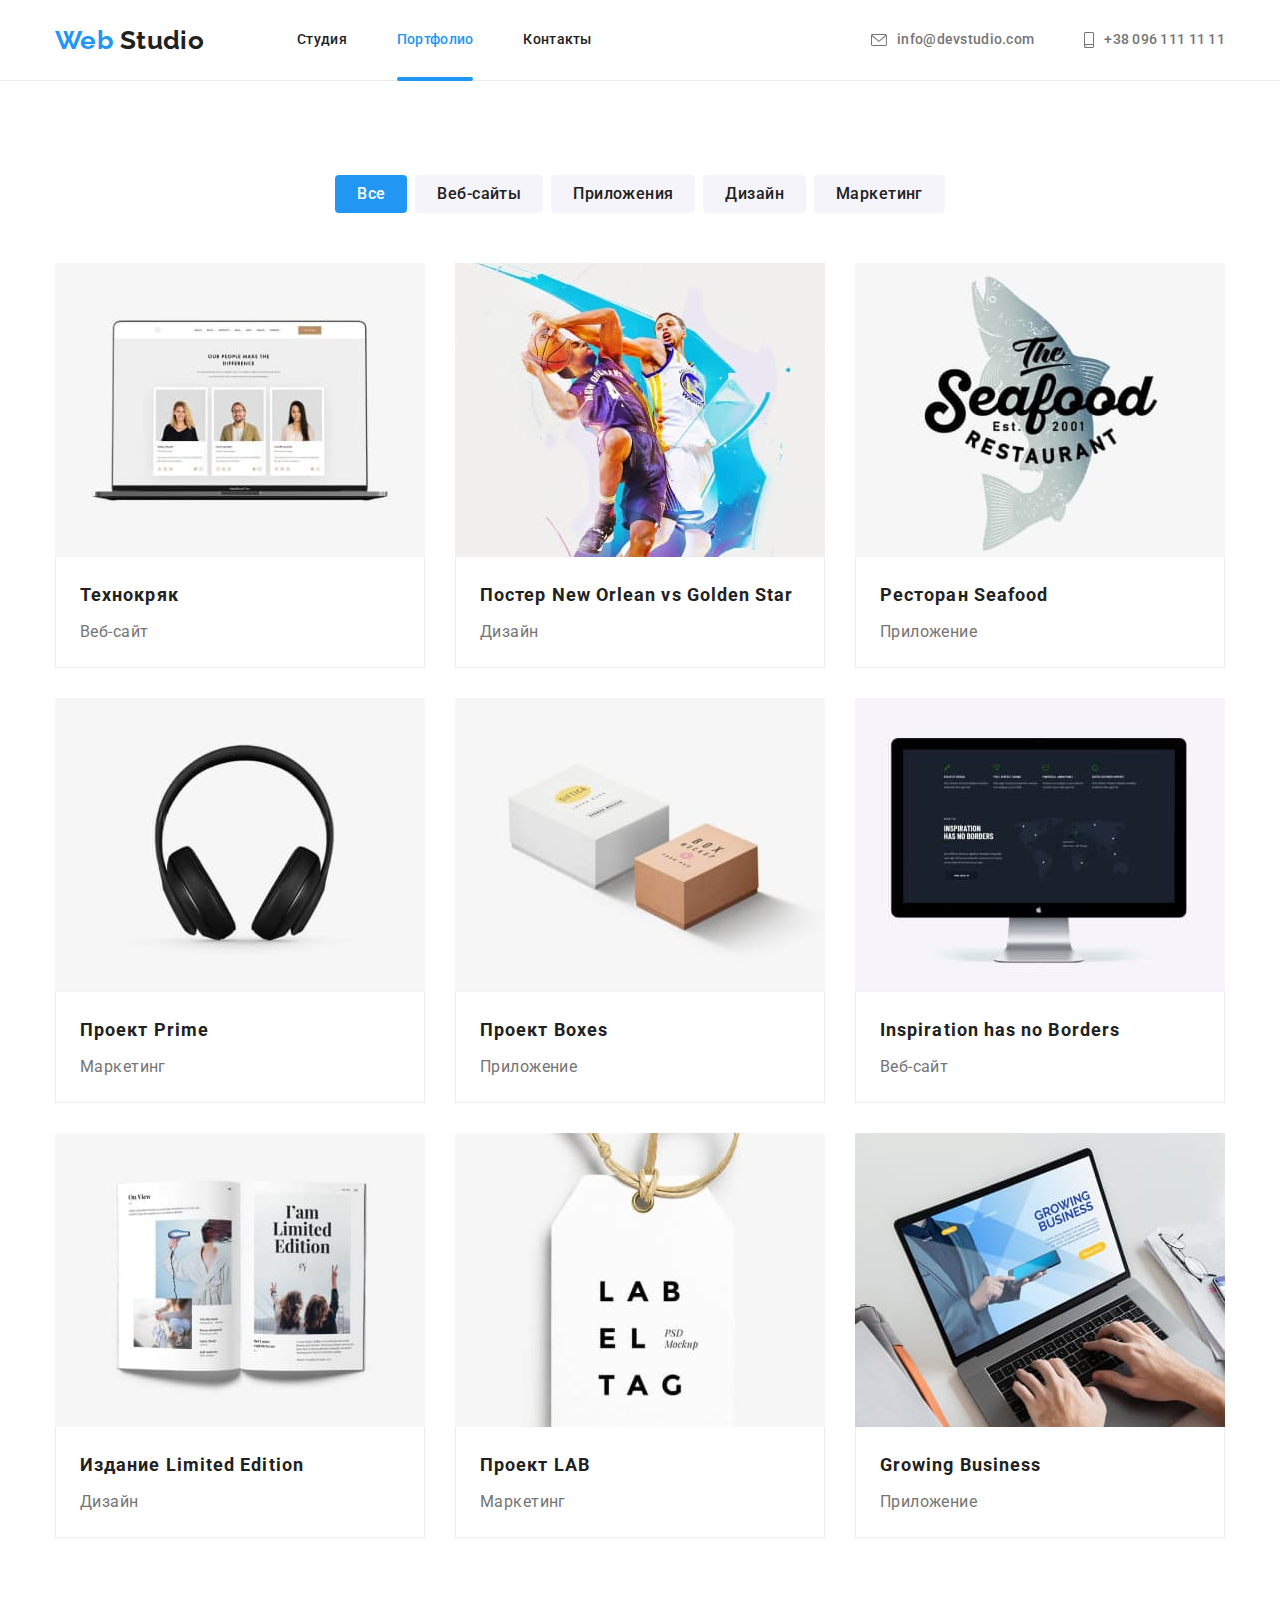
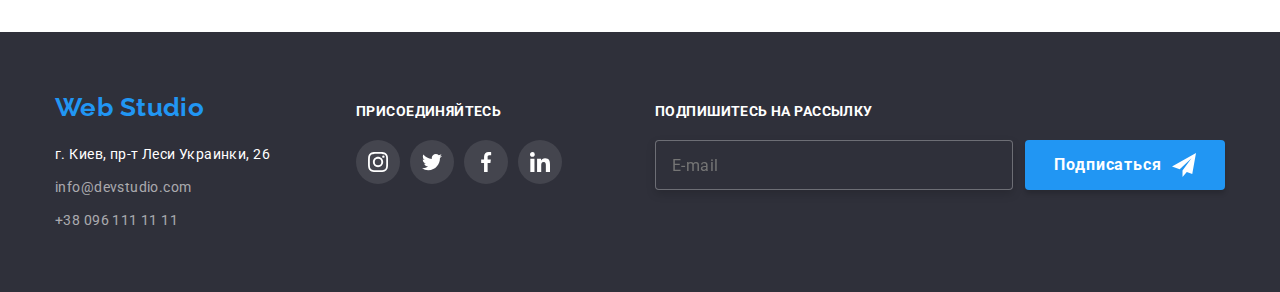
==== commit fb465424: "тест3" ====
--- a/portfolio.html
+++ b/portfolio.html
@@ -24,7 +24,7 @@
 				<nav class="navigation">
 					<a href="./index.html" lang="en" class="logo">
 						Web
-						<span class="logo__label--black">Studio</span>
+						<span class="logo__black">Studio</span>
 					</a>
 
 					<ul class="navigation__list">
@@ -242,7 +242,7 @@
 				<div class="addres-thumb">
 					<a href="./index.html" lang="en" class="logo footer__logo">
 						Web
-						<span class="logo-label--white">Studio</span>
+						<span class="log__white">Studio</span>
 					</a>
 					<address class="address">
 						<ul class="address__list">
--- a/css/main.min.css
+++ b/css/main.min.css
@@ -254,7 +254,7 @@
     color: #2196f3
 }
 
-.logo__label--black {
+.logo__black {
     color: #212121
 }
 
@@ -802,7 +802,7 @@
     margin-bottom: 9px
 }
 
-.logo-label--white {
+.logo__white {
     color: #fff
 }
 
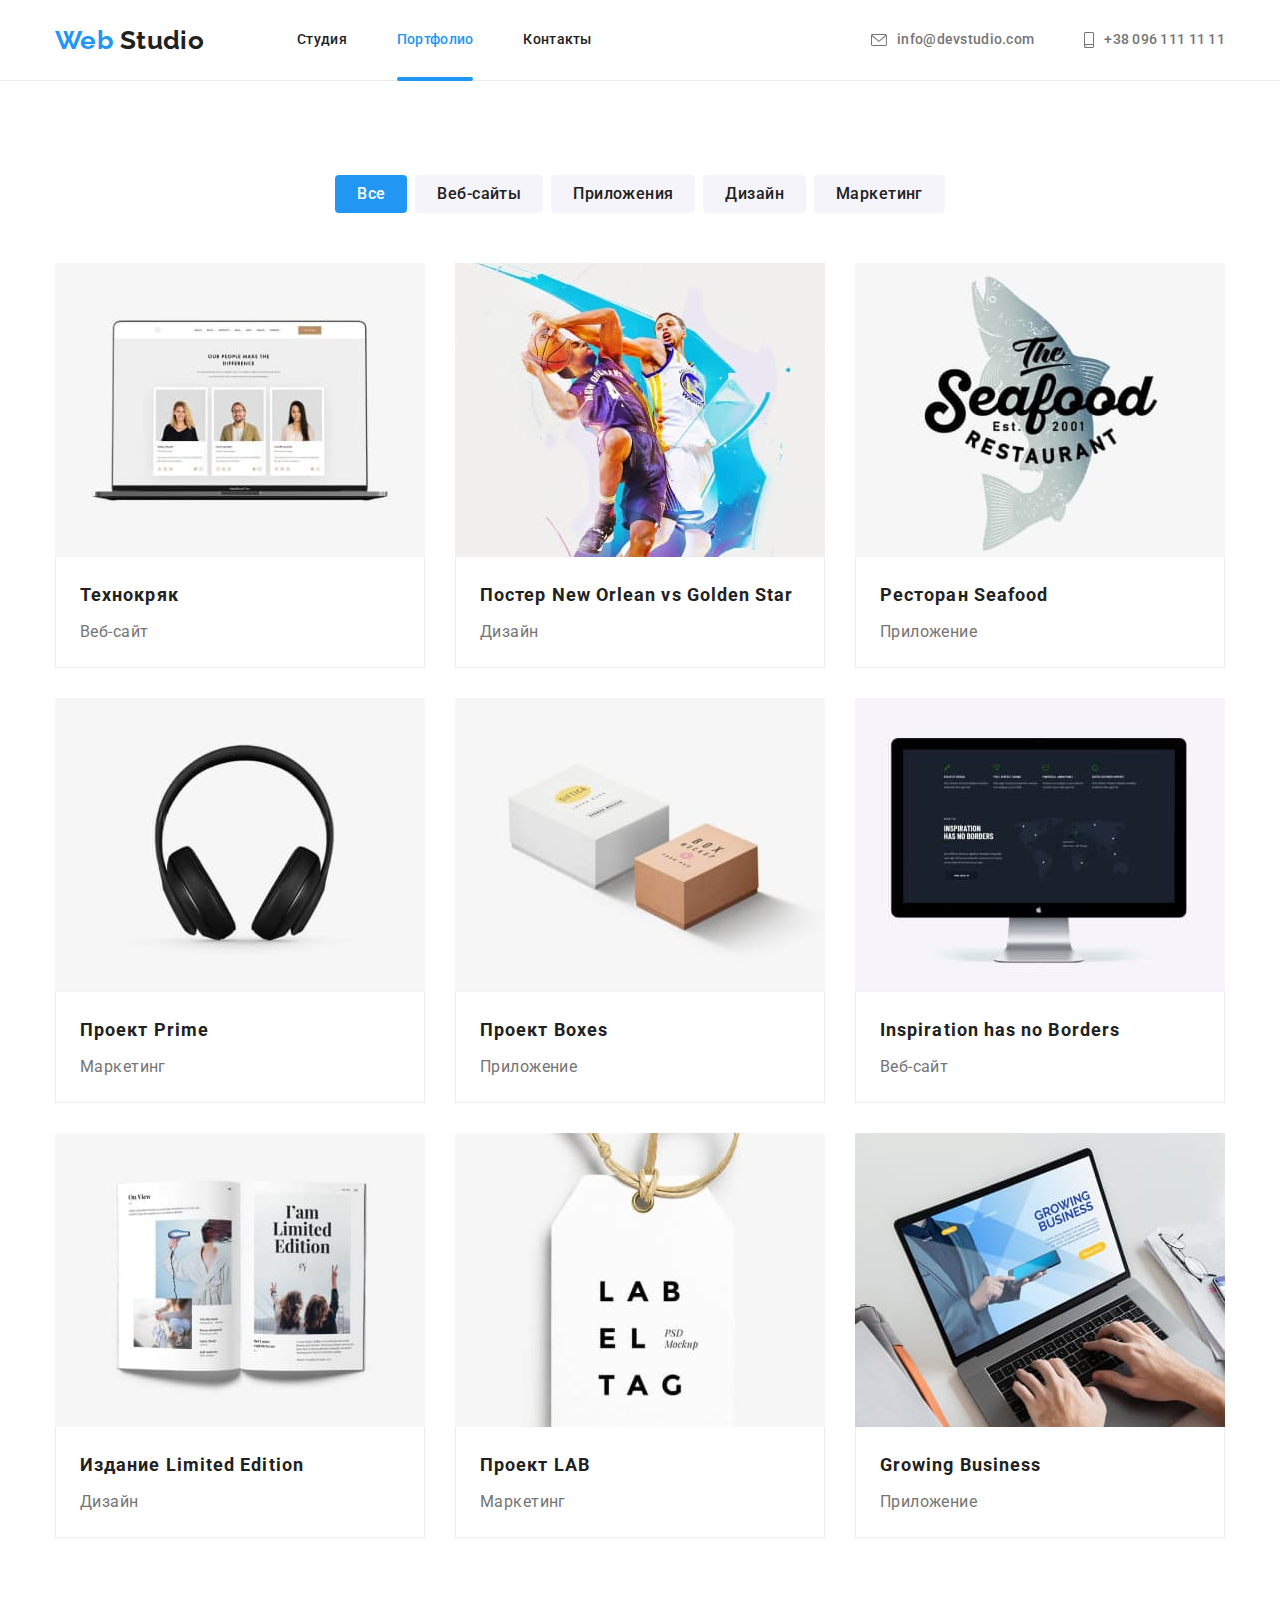
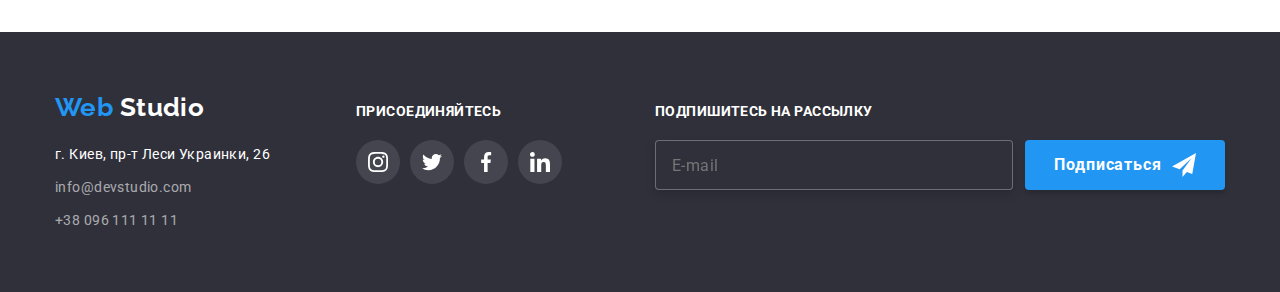
==== commit a6e06b79: "test5" ====
--- a/portfolio.html
+++ b/portfolio.html
@@ -242,7 +242,7 @@
 				<div class="addres-thumb">
 					<a href="./index.html" lang="en" class="logo footer__logo">
 						Web
-						<span class="log__white">Studio</span>
+						<span class="logo__white">Studio</span>
 					</a>
 					<address class="address">
 						<ul class="address__list">
